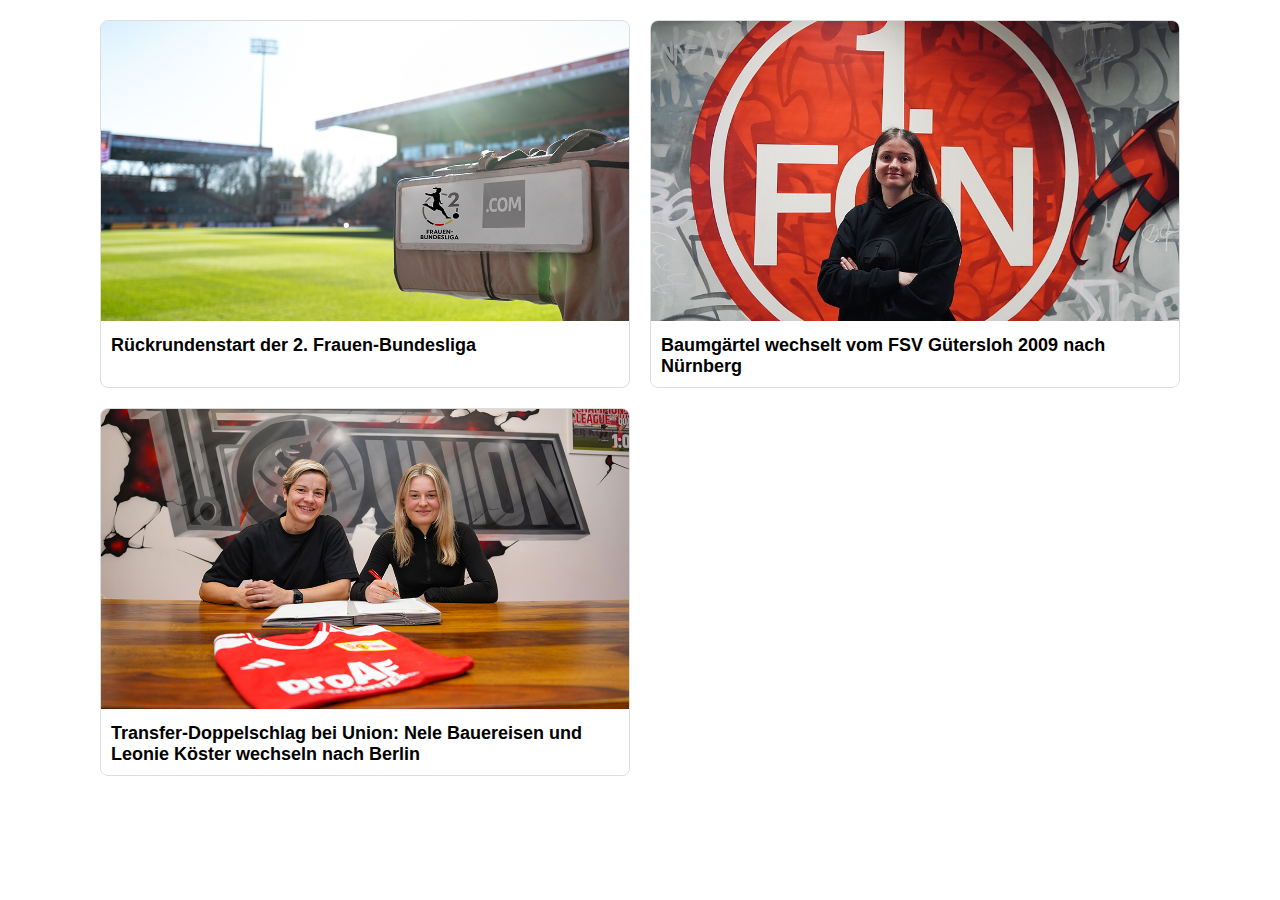
==== index.html @ 4cb4268d "Init" ====
<!DOCTYPE html>
<html lang="en">
<head>
    <meta charset="UTF-8">
    <meta name="viewport" content="width=device-width, initial-scale=1.0">
    <title>Article Grid</title>
    <link rel="stylesheet" href="styles.css">
</head>
<body>
    <div class="container">
        <div class="article">
            <a href="/article/19.01.25_Rueckrundenstart_der_2._Frauen-Bundesliga.html">
                <img src="/images/2.-Frauen-Bundesliga.jpeg" alt="">
                <h2>Rückrundenstart der 2. Frauen-Bundesliga</h2>
            </a>
        </div>

        <div class="article">
            <a href="/article/06.01.25_Baumgaertel_wechselt_vom_FSV_Guetersloh_2009_nach_Nuernberg.html">
                <img src="/images/Baumgartel_wechselt_nach_Nuernberg.jpg" alt="">
                <h2>Baumgärtel wechselt vom FSV Gütersloh 2009 nach Nürnberg</h2>
            </a>
        </div>

        <div class="article">
            <a href="/article/06.01.25_Transfer-Doppelschlag_bei_Union:_Nele_Bauereisen_und_Leonie_Koester_wechseln_nach_Berlin.html">
                <img src="/images/Transfer-Doppelschlag_bei_Union:_Nele_Bauereisen_und_Leonie_Koester_wechseln_nach_Berlin.jpeg" alt="">
                <h2>Transfer-Doppelschlag bei Union: Nele Bauereisen und Leonie Köster wechseln nach Berlin</h2>
            </a>
        </div>
    </div>
</body>
</html>
---- styles.css ----
body {
    font-family: "ivyora-display", sans-serif;
    margin: 0;
    padding: 0;
}

.container {
    max-width: 1080px;
    margin: 0 auto;
    display: grid;
    grid-template-columns: repeat(auto-fill, minmax(500px, 1fr));
    gap: 20px;
    padding: 20px;
}

.article {
    border: 1px solid #ddd;
    border-radius: 8px;
    overflow: hidden;
    transition: transform 0.2s;
}

.article:hover {
    transform: scale(1.02);
}

.article img {
    width: 100%;
    height: 300px; /* Fixed height for all images */
    object-fit: cover; /* Maintain aspect ratio and fill the space */
}

.article h2 {
    padding: 10px;
    margin: 0;
    background-color: white;
    color: black;
    font-size: 18px; /* Reduced font size */
    text-align: left; /* Align text to the left */
}

.article a {
    text-decoration: none;
    color: inherit; /* Inherit color from surrounding text */
}
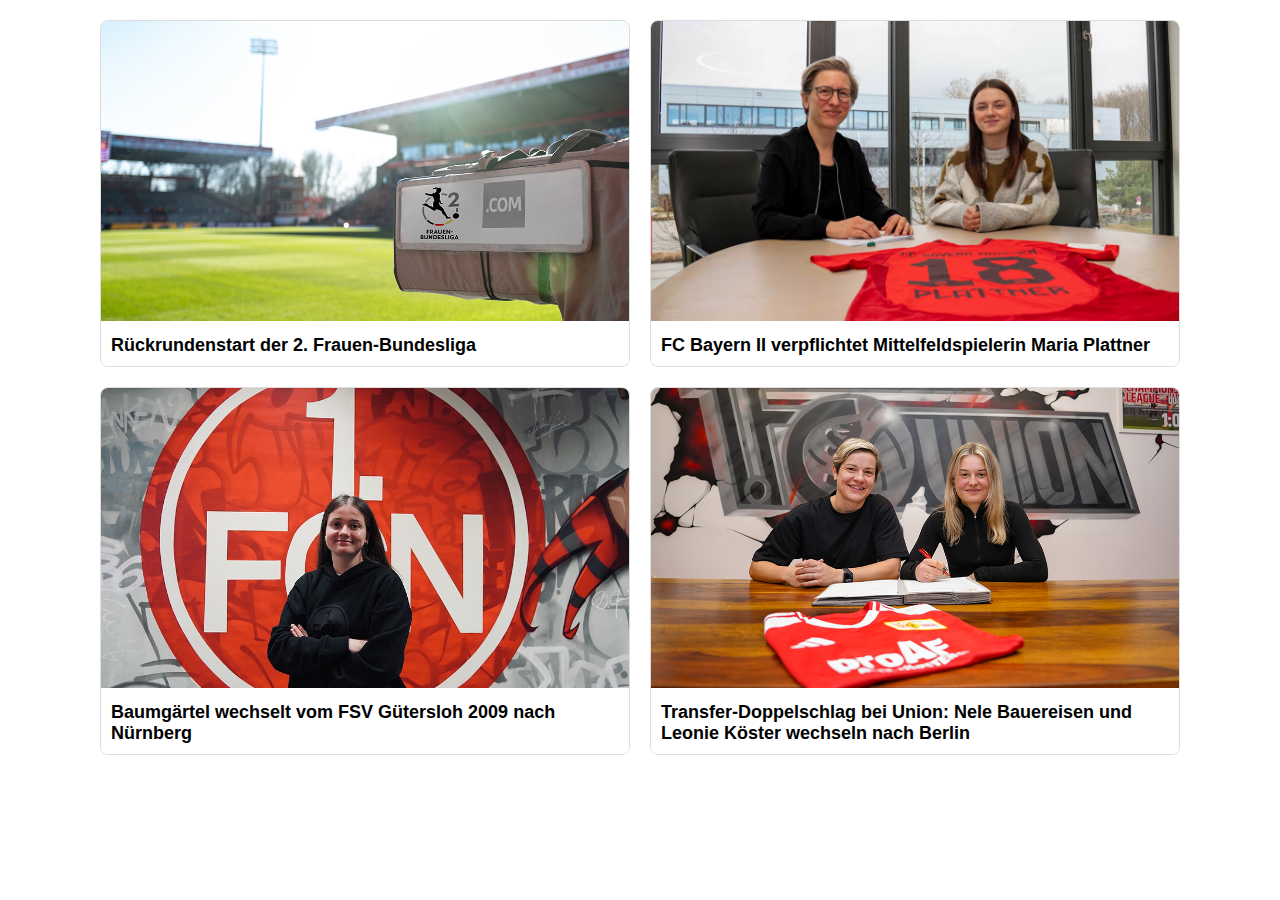
==== commit 404018b7: "Bayern II Transfer" ====
--- a/index.html
+++ b/index.html
@@ -12,6 +12,13 @@
             <a href="/article/19.01.25_Rueckrundenstart_der_2._Frauen-Bundesliga.html">
                 <img src="/images/2.-Frauen-Bundesliga.jpeg" alt="">
                 <h2>Rückrundenstart der 2. Frauen-Bundesliga</h2>
+            </a>
+        </div>
+
+        <div class="article">
+            <a href="/article/19.01.25_FC_Bayern_II_verpflichtet_Mittelfeldspielerin_Maria_Plattner.html">
+                <img src="/images/FC_Bayern_II_verpflichtet_Mittelfeldspielerin_Maria_Plattner.png" alt="">
+                <h2>FC Bayern II verpflichtet Mittelfeldspielerin Maria Plattner</h2>
             </a>
         </div>
 
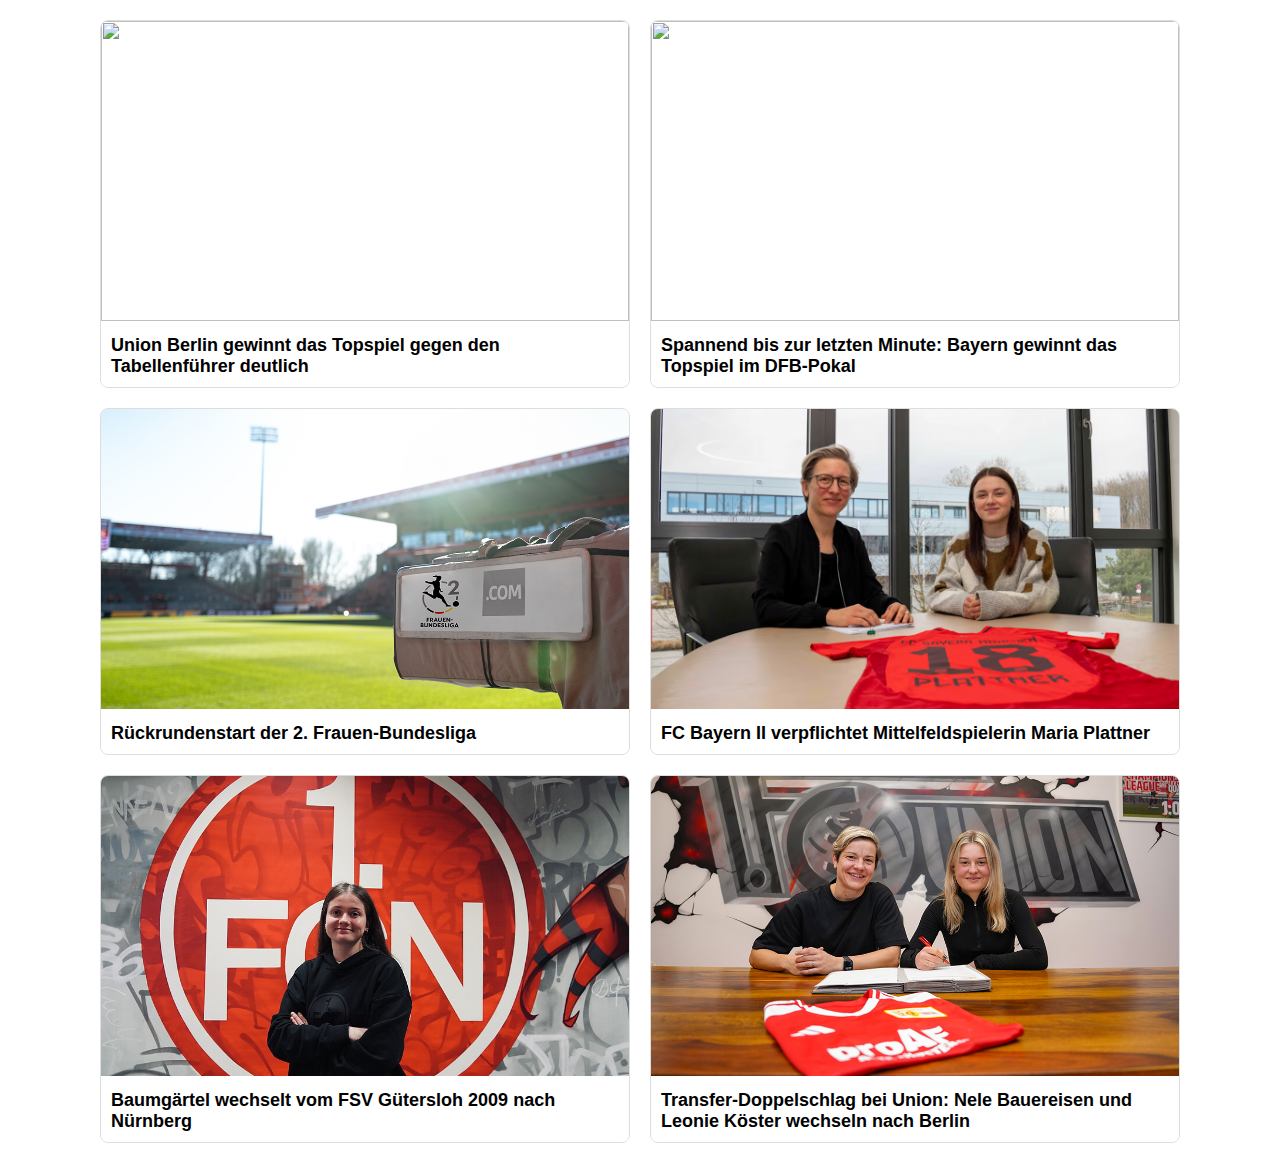
==== commit e156c339: "Add files via upload" ====
--- a/index.html
+++ b/index.html
@@ -1,40 +1,54 @@
-<!DOCTYPE html>
-<html lang="en">
-<head>
-    <meta charset="UTF-8">
-    <meta name="viewport" content="width=device-width, initial-scale=1.0">
-    <title>Article Grid</title>
-    <link rel="stylesheet" href="styles.css">
-</head>
-<body>
-    <div class="container">
-        <div class="article">
-            <a href="/article/19.01.25_Rueckrundenstart_der_2._Frauen-Bundesliga.html">
-                <img src="/images/2.-Frauen-Bundesliga.jpeg" alt="">
-                <h2>Rückrundenstart der 2. Frauen-Bundesliga</h2>
-            </a>
-        </div>
-
-        <div class="article">
-            <a href="/article/19.01.25_FC_Bayern_II_verpflichtet_Mittelfeldspielerin_Maria_Plattner.html">
-                <img src="/images/FC_Bayern_II_verpflichtet_Mittelfeldspielerin_Maria_Plattner.png" alt="">
-                <h2>FC Bayern II verpflichtet Mittelfeldspielerin Maria Plattner</h2>
-            </a>
-        </div>
-
-        <div class="article">
-            <a href="/article/06.01.25_Baumgaertel_wechselt_vom_FSV_Guetersloh_2009_nach_Nuernberg.html">
-                <img src="/images/Baumgartel_wechselt_nach_Nuernberg.jpg" alt="">
-                <h2>Baumgärtel wechselt vom FSV Gütersloh 2009 nach Nürnberg</h2>
-            </a>
-        </div>
-
-        <div class="article">
-            <a href="/article/06.01.25_Transfer-Doppelschlag_bei_Union:_Nele_Bauereisen_und_Leonie_Koester_wechseln_nach_Berlin.html">
-                <img src="/images/Transfer-Doppelschlag_bei_Union:_Nele_Bauereisen_und_Leonie_Koester_wechseln_nach_Berlin.jpeg" alt="">
-                <h2>Transfer-Doppelschlag bei Union: Nele Bauereisen und Leonie Köster wechseln nach Berlin</h2>
-            </a>
-        </div>
-    </div>
-</body>
+<!DOCTYPE html>
+<html lang="en">
+<head>
+    <meta charset="UTF-8">
+    <meta name="viewport" content="width=device-width, initial-scale=1.0">
+    <title>Article Grid</title>
+    <link rel="stylesheet" href="styles.css">
+</head>
+<body>
+    <div class="container">
+        <div class="article">
+            <a href="/article/16.02.25_Spielbericht_Union_Berlin_v_FC_Nuernberg.html">
+                <img src="/images/Union_Nuernberg_Liga_2.jpg" alt="">
+                <h2>Union Berlin gewinnt das Topspiel gegen den Tabellenführer deutlich</h2>
+            </a>
+        </div>
+
+        <div class="article">
+            <a href="/article/12.02.25_Spielbericht_FC_Bayern_v_Eintracht_Frankfurt.html">
+                <img src="/images/Bayern_Frankfurt_Pokal.jpg" alt="">
+                <h2>Spannend bis zur letzten Minute: Bayern gewinnt das Topspiel im DFB-Pokal</h2>
+            </a>
+        </div>
+
+        <div class="article">
+            <a href="/article/19.01.25_Rueckrundenstart_der_2._Frauen-Bundesliga.html">
+                <img src="/images/2.-Frauen-Bundesliga.jpeg" alt="">
+                <h2>Rückrundenstart der 2. Frauen-Bundesliga</h2>
+            </a>
+        </div>
+
+        <div class="article">
+            <a href="/article/19.01.25_FC_Bayern_II_verpflichtet_Mittelfeldspielerin_Maria_Plattner.html">
+                <img src="/images/FC_Bayern_II_verpflichtet_Mittelfeldspielerin_Maria_Plattner.png" alt="">
+                <h2>FC Bayern II verpflichtet Mittelfeldspielerin Maria Plattner</h2>
+            </a>
+        </div>
+
+        <div class="article">
+            <a href="/article/06.01.25_Baumgaertel_wechselt_vom_FSV_Guetersloh_2009_nach_Nuernberg.html">
+                <img src="/images/Baumgartel_wechselt_nach_Nuernberg.jpg" alt="">
+                <h2>Baumgärtel wechselt vom FSV Gütersloh 2009 nach Nürnberg</h2>
+            </a>
+        </div>
+
+        <div class="article">
+            <a href="/article/06.01.25_Transfer-Doppelschlag_bei_Union:_Nele_Bauereisen_und_Leonie_Koester_wechseln_nach_Berlin.html">
+                <img src="/images/Transfer-Doppelschlag_bei_Union:_Nele_Bauereisen_und_Leonie_Koester_wechseln_nach_Berlin.jpeg" alt="">
+                <h2>Transfer-Doppelschlag bei Union: Nele Bauereisen und Leonie Köster wechseln nach Berlin</h2>
+            </a>
+        </div>
+    </div>
+</body>
 </html>